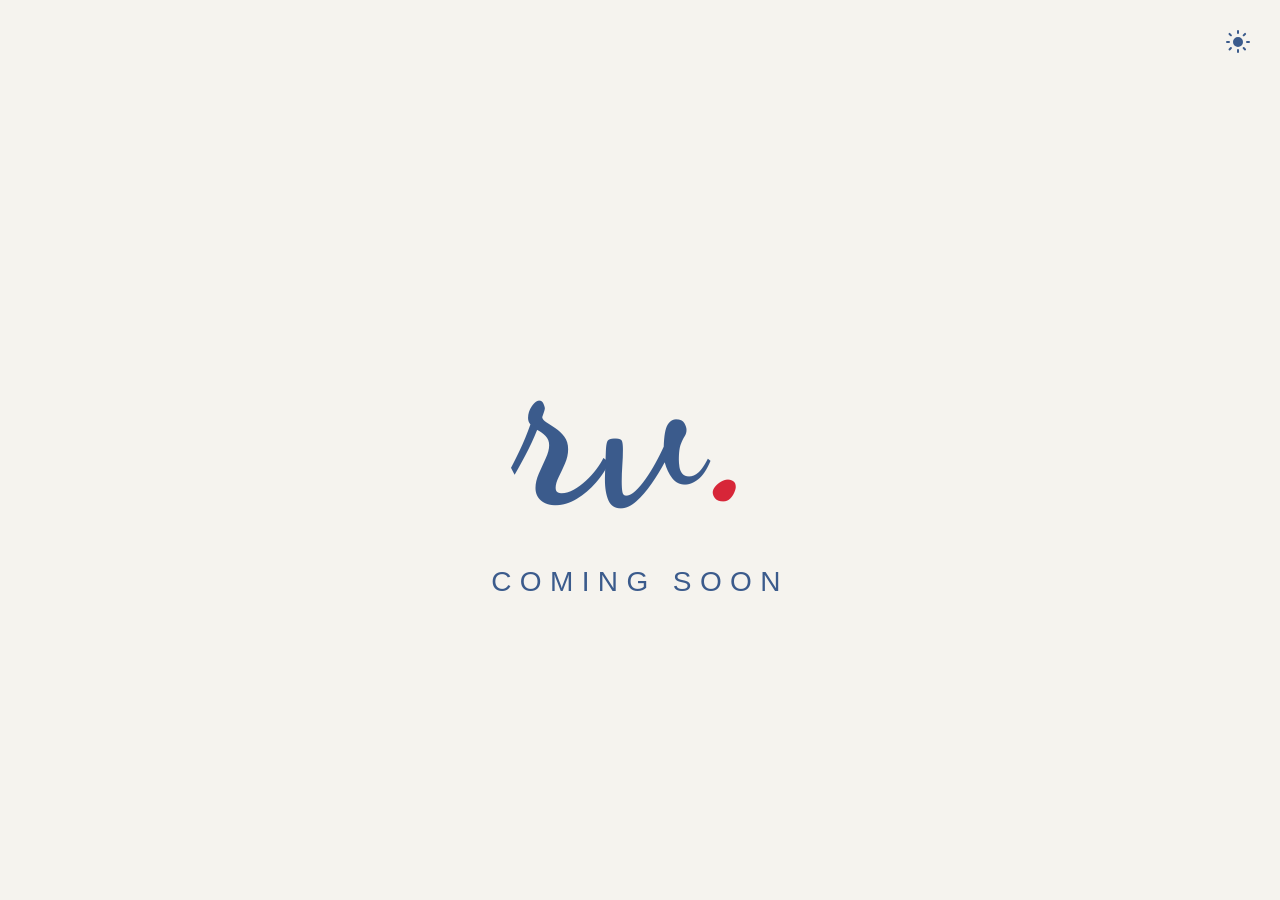
==== index.html @ d744f194 "initial commit" ====
<!DOCTYPE html>
<html lang="en">
<head>
  <meta charset="UTF-8">
  <meta name="viewport" content="width=device-width, initial-scale=1.0">
  <title>RV — Coming Soon</title>
  <link rel="preconnect" href="https://fonts.googleapis.com">
  <link rel="preconnect" href="https://fonts.gstatic.com" crossorigin>
  <link href="https://fonts.googleapis.com/css2?family=Dancing+Script:wght@500;700&display=swap" rel="stylesheet">
  <style>
    :root {
      --darknavy: #0d1b2a;
      --offwhite: #f5f3ee;
      --denim: #3b5b8c;
      --red: #d72638;
    }
    /* Dark mode (default) */
    :root, [data-theme="dark"] {
      --bg: var(--darknavy);
      --fg: var(--offwhite);
      --muted: var(--denim);
    }
    [data-theme="light"] {
      --bg: var(--offwhite);
      --fg: var(--darknavy);
      --muted: var(--denim);
    }
    * { margin: 0; padding: 0; box-sizing: border-box; }
    html, body { height: 100%; }
    body {
      display: flex;
      flex-direction: column;
      align-items: center;
      justify-content: center;
      height: 100vh;
      font-family: -apple-system, BlinkMacSystemFont, "Segoe UI", Roboto, sans-serif;
      background: var(--bg);
      color: var(--fg);
      text-align: center;
      transition: background 0.3s ease, color 0.3s ease;
    }
    .banner {
      font-family: "Dancing Script", cursive;
      font-size: clamp(5rem, 24vw, 15rem);
      font-weight: 700;
      letter-spacing: 0.02em;
      line-height: 1;
      color: var(--denim);
    }
    .banner::after {
      content: ".";
      color: var(--red);
    }
    .coming-soon {
      margin-top: 1.5rem;
      font-size: clamp(1rem, 4vw, 1.75rem);
      font-weight: 300;
      letter-spacing: 0.3em;
      text-transform: uppercase;
      color: var(--muted);
    }
    .toggle {
      position: fixed;
      top: 1.25rem;
      right: 1.25rem;
      display: inline-flex;
      align-items: center;
      justify-content: center;
      width: 2.75rem;
      height: 2.75rem;
      background: transparent;
      border: none;
      color: var(--denim);
      cursor: pointer;
      transition: color 0.2s ease, transform 0.2s ease;
    }
    .toggle svg {
      width: 1.5rem;
      height: 1.5rem;
      fill: currentColor;
    }
    .toggle:hover {
      transform: scale(1.1);
    }
    .toggle:focus-visible {
      outline: 2px solid var(--red);
      outline-offset: 2px;
      border-radius: 6px;
    }
    .toggle .icon-sun { display: none; }
    .toggle .icon-moon { display: block; }
    [data-theme="light"] .toggle .icon-sun { display: block; }
    [data-theme="light"] .toggle .icon-moon { display: none; }
  </style>
</head>
<body>
  <button class="toggle" id="themeToggle" aria-label="Toggle light and dark mode">
    <svg class="icon-moon" viewBox="0 0 24 24" aria-hidden="true"><path d="M21 12.79A9 9 0 1 1 11.21 3 7 7 0 0 0 21 12.79z"/></svg>
    <svg class="icon-sun" viewBox="0 0 24 24" aria-hidden="true"><path d="M12 17a5 5 0 1 1 0-10 5 5 0 0 1 0 10zm0-13a1 1 0 0 1-1-1V1a1 1 0 0 1 2 0v2a1 1 0 0 1-1 1zm0 19a1 1 0 0 1-1-1v-2a1 1 0 0 1 2 0v2a1 1 0 0 1-1 1zM4.93 6.34a1 1 0 0 1-.7-.29L2.81 4.63a1 1 0 0 1 1.42-1.42l1.41 1.42a1 1 0 0 1-.71 1.71zm14.14 14.14a1 1 0 0 1-.7-.29l-1.42-1.42a1 1 0 0 1 1.42-1.41l1.41 1.41a1 1 0 0 1-.71 1.71zM3 13H1a1 1 0 0 1 0-2h2a1 1 0 0 1 0 2zm20 0h-2a1 1 0 0 1 0-2h2a1 1 0 0 1 0 2zM3.52 20.48a1 1 0 0 1-.71-1.71l1.42-1.42a1 1 0 0 1 1.41 1.42l-1.41 1.41a1 1 0 0 1-.71.3zM17.66 6.34a1 1 0 0 1-.71-1.71l1.41-1.42a1 1 0 0 1 1.42 1.42l-1.42 1.42a1 1 0 0 1-.7.29z"/></svg>
  </button>
  <div class="banner">rv</div>
  <div class="coming-soon">Coming Soon</div>

  <script>
    (function () {
      const root = document.documentElement;
      const btn = document.getElementById("themeToggle");

      function apply(theme) {
        root.setAttribute("data-theme", theme);
        localStorage.setItem("theme", theme);
      }

      const saved = localStorage.getItem("theme");
      const prefersLight = window.matchMedia("(prefers-color-scheme: light)").matches;
      apply(saved || (prefersLight ? "light" : "dark"));

      btn.addEventListener("click", function () {
        const next = root.getAttribute("data-theme") === "dark" ? "light" : "dark";
        apply(next);
      });
    })();
  </script>
</body>
</html>
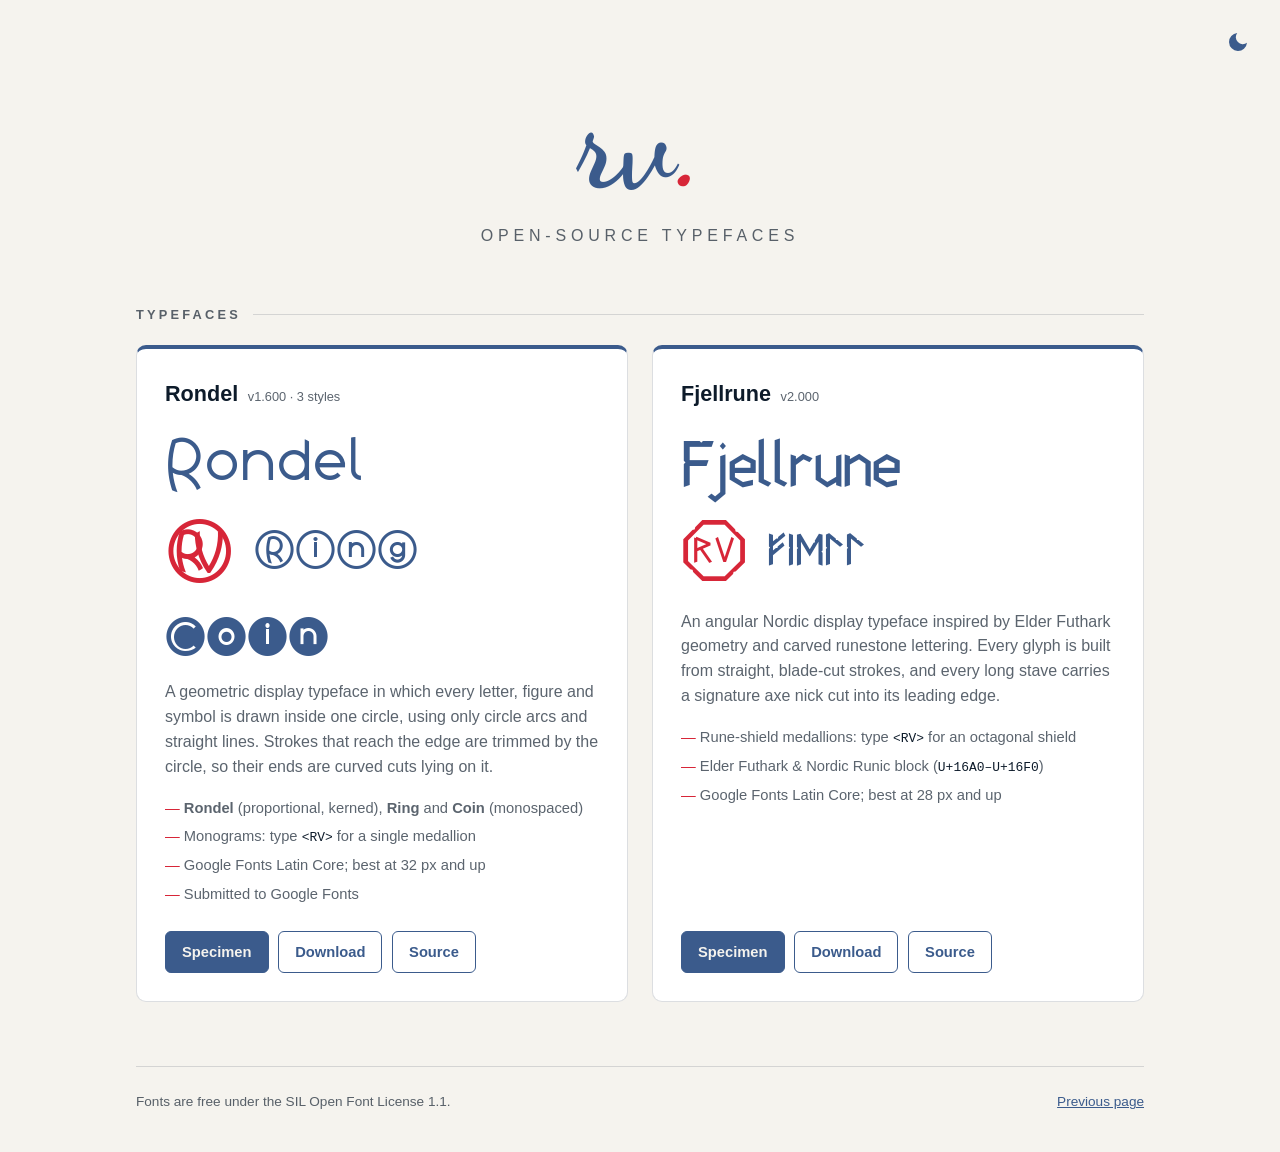
==== commit 1251bd03: "feat: typefaces index page for Rondel and Fjellrune Replace the coming-soon page with an index of th" ====
--- a/index.html
+++ b/index.html
@@ -3,66 +3,160 @@
 <head>
   <meta charset="UTF-8">
   <meta name="viewport" content="width=device-width, initial-scale=1.0">
-  <title>RV — Coming Soon</title>
+  <title>rv — Typefaces</title>
+  <meta name="description" content="Open-source display typefaces by rv: Rondel and Fjellrune.">
   <link rel="preconnect" href="https://fonts.googleapis.com">
   <link rel="preconnect" href="https://fonts.gstatic.com" crossorigin>
-  <link href="https://fonts.googleapis.com/css2?family=Dancing+Script:wght@500;700&display=swap" rel="stylesheet">
+  <link href="https://fonts.googleapis.com/css2?family=Dancing+Script:wght@700&display=swap" rel="stylesheet">
+  <script>
+    // Apply a saved theme before first paint; otherwise CSS follows the OS.
+    try { var t = localStorage.getItem("theme"); if (t === "light" || t === "dark") document.documentElement.setAttribute("data-theme", t); } catch (e) {}
+  </script>
   <style>
+    @font-face { font-family: "Rondel"; src: url("assets/fonts/Rondel-Regular.woff2") format("woff2"); font-display: swap; }
+    @font-face { font-family: "Rondel Ring"; src: url("assets/fonts/RondelRing-Regular.woff2") format("woff2"); font-display: swap; }
+    @font-face { font-family: "Rondel Coin"; src: url("assets/fonts/RondelCoin-Regular.woff2") format("woff2"); font-display: swap; }
+    @font-face { font-family: "Fjellrune"; src: url("assets/fonts/Fjellrune-Regular.woff2") format("woff2"); font-display: swap; }
+
     :root {
       --darknavy: #0d1b2a;
       --offwhite: #f5f3ee;
       --denim: #3b5b8c;
       --red: #d72638;
-    }
-    /* Dark mode (default) */
-    :root, [data-theme="dark"] {
+      /* Light */
+      --bg: var(--offwhite);
+      --fg: var(--darknavy);
+      --card: #ffffff;
+      --line: rgba(13, 27, 42, 0.14);
+      --muted: rgba(13, 27, 42, 0.68);
+      --link: var(--denim);
+      --sample: var(--denim);
+    }
+    @media (prefers-color-scheme: dark) {
+      :root:not([data-theme="light"]) {
+        --bg: var(--darknavy);
+        --fg: var(--offwhite);
+        --card: #13263a;
+        --line: rgba(245, 243, 238, 0.14);
+        --muted: rgba(245, 243, 238, 0.70);
+        --link: #8fb0e0;
+        --sample: #7d9fd4;
+      }
+    }
+    :root[data-theme="dark"] {
       --bg: var(--darknavy);
       --fg: var(--offwhite);
-      --muted: var(--denim);
-    }
-    [data-theme="light"] {
-      --bg: var(--offwhite);
-      --fg: var(--darknavy);
-      --muted: var(--denim);
-    }
+      --card: #13263a;
+      --line: rgba(245, 243, 238, 0.14);
+      --muted: rgba(245, 243, 238, 0.70);
+      --link: #8fb0e0;
+      --sample: #7d9fd4;
+    }
+
     * { margin: 0; padding: 0; box-sizing: border-box; }
-    html, body { height: 100%; }
     body {
-      display: flex;
-      flex-direction: column;
-      align-items: center;
-      justify-content: center;
-      height: 100vh;
       font-family: -apple-system, BlinkMacSystemFont, "Segoe UI", Roboto, sans-serif;
       background: var(--bg);
       color: var(--fg);
-      text-align: center;
+      line-height: 1.55;
       transition: background 0.3s ease, color 0.3s ease;
     }
+    .wrap { max-width: 1040px; margin: 0 auto; padding: 0 16px; }
+
+    header { padding: 5rem 0 2.5rem; text-align: center; }
     .banner {
       font-family: "Dancing Script", cursive;
-      font-size: clamp(5rem, 24vw, 15rem);
+      font-size: clamp(4rem, 16vw, 8rem);
       font-weight: 700;
-      letter-spacing: 0.02em;
       line-height: 1;
       color: var(--denim);
     }
-    .banner::after {
-      content: ".";
-      color: var(--red);
-    }
-    .coming-soon {
-      margin-top: 1.5rem;
-      font-size: clamp(1rem, 4vw, 1.75rem);
-      font-weight: 300;
+    .banner::after { content: "."; color: var(--red); }
+    .tagline {
+      margin-top: 1rem;
+      font-size: clamp(0.85rem, 2.6vw, 1rem);
       letter-spacing: 0.3em;
       text-transform: uppercase;
       color: var(--muted);
     }
+
+    h2.section {
+      font-size: 0.8rem;
+      letter-spacing: 0.25em;
+      text-transform: uppercase;
+      color: var(--muted);
+      margin: 1rem 0 1.25rem;
+      display: flex;
+      align-items: center;
+      gap: 0.75rem;
+    }
+    h2.section::after { content: ""; flex: 1; height: 1px; background: var(--line); }
+
+    .grid { display: grid; grid-template-columns: repeat(auto-fit, minmax(min(100%, 440px), 1fr)); gap: 1.5rem; }
+    .card {
+      background: var(--card);
+      border: 1px solid var(--line);
+      border-top: 4px solid var(--denim);
+      border-radius: 10px;
+      padding: 1.75rem;
+      display: flex;
+      flex-direction: column;
+      gap: 1.1rem;
+      min-width: 0;
+    }
+    .card h3 { font-size: 1.35rem; display: flex; align-items: baseline; gap: 0.6rem; flex-wrap: wrap; }
+    .ver { font-size: 0.8rem; font-weight: 500; color: var(--muted); }
+
+    .sample { color: var(--sample); line-height: 1.15; overflow-wrap: anywhere; }
+    .sample .big { font-size: clamp(2.5rem, 9vw, 4rem); }
+    .sample .row { display: flex; align-items: center; gap: 1.25rem; flex-wrap: wrap; margin-top: 0.5rem; }
+    .sample .mono { font-size: clamp(3rem, 10vw, 4.5rem); color: var(--red); }
+    .sample .styles { font-size: clamp(2rem, 7vw, 2.75rem); }
+    .rondel { font-family: "Rondel", sans-serif; }
+    .ring { font-family: "Rondel Ring", sans-serif; }
+    .coin { font-family: "Rondel Coin", sans-serif; }
+    .fjell { font-family: "Fjellrune", sans-serif; }
+
+    .card p { color: var(--muted); }
+    .facts { list-style: none; display: grid; gap: 0.35rem; font-size: 0.92rem; color: var(--muted); }
+    .facts li::before { content: "— "; color: var(--red); }
+    code { font-family: ui-monospace, SFMono-Regular, Menlo, monospace; font-size: 0.88em; color: var(--fg); }
+
+    .links { display: flex; flex-wrap: wrap; gap: 0.6rem; margin-top: auto; padding-top: 0.5rem; }
+    .btn {
+      display: inline-block;
+      padding: 0.55rem 1rem;
+      border-radius: 6px;
+      border: 1px solid var(--denim);
+      color: var(--link);
+      text-decoration: none;
+      font-weight: 600;
+      font-size: 0.92rem;
+      transition: background 0.2s ease, color 0.2s ease;
+    }
+    .btn.primary { background: var(--denim); color: var(--offwhite); }
+    .btn:hover { border-color: var(--red); }
+    .btn.primary:hover { background: var(--red); border-color: var(--red); }
+    .btn:focus-visible, .toggle:focus-visible, footer a:focus-visible { outline: 2px solid var(--red); outline-offset: 2px; }
+
+    footer {
+      margin: 4rem 0 2.5rem;
+      padding-top: 1.5rem;
+      border-top: 1px solid var(--line);
+      font-size: 0.85rem;
+      color: var(--muted);
+      display: flex;
+      flex-wrap: wrap;
+      gap: 0.5rem 1.5rem;
+      justify-content: space-between;
+    }
+    footer a { color: var(--link); }
+
     .toggle {
       position: fixed;
       top: 1.25rem;
       right: 1.25rem;
+      z-index: 10;
       display: inline-flex;
       align-items: center;
       justify-content: center;
@@ -72,52 +166,101 @@
       border: none;
       color: var(--denim);
       cursor: pointer;
-      transition: color 0.2s ease, transform 0.2s ease;
-    }
-    .toggle svg {
-      width: 1.5rem;
-      height: 1.5rem;
-      fill: currentColor;
-    }
-    .toggle:hover {
-      transform: scale(1.1);
-    }
-    .toggle:focus-visible {
-      outline: 2px solid var(--red);
-      outline-offset: 2px;
       border-radius: 6px;
-    }
+      transition: transform 0.2s ease;
+    }
+    .toggle:hover { transform: scale(1.1); }
+    .toggle svg { width: 1.5rem; height: 1.5rem; fill: currentColor; }
+    /* Show the icon of the mode you would switch to */
     .toggle .icon-sun { display: none; }
-    .toggle .icon-moon { display: block; }
-    [data-theme="light"] .toggle .icon-sun { display: block; }
-    [data-theme="light"] .toggle .icon-moon { display: none; }
+    @media (prefers-color-scheme: dark) {
+      :root:not([data-theme="light"]) .toggle .icon-sun { display: block; }
+      :root:not([data-theme="light"]) .toggle .icon-moon { display: none; }
+    }
+    :root[data-theme="dark"] .toggle .icon-sun { display: block; }
+    :root[data-theme="dark"] .toggle .icon-moon { display: none; }
   </style>
 </head>
 <body>
-  <button class="toggle" id="themeToggle" aria-label="Toggle light and dark mode">
+  <button class="toggle" id="themeToggle" type="button" aria-label="Toggle light and dark mode">
     <svg class="icon-moon" viewBox="0 0 24 24" aria-hidden="true"><path d="M21 12.79A9 9 0 1 1 11.21 3 7 7 0 0 0 21 12.79z"/></svg>
     <svg class="icon-sun" viewBox="0 0 24 24" aria-hidden="true"><path d="M12 17a5 5 0 1 1 0-10 5 5 0 0 1 0 10zm0-13a1 1 0 0 1-1-1V1a1 1 0 0 1 2 0v2a1 1 0 0 1-1 1zm0 19a1 1 0 0 1-1-1v-2a1 1 0 0 1 2 0v2a1 1 0 0 1-1 1zM4.93 6.34a1 1 0 0 1-.7-.29L2.81 4.63a1 1 0 0 1 1.42-1.42l1.41 1.42a1 1 0 0 1-.71 1.71zm14.14 14.14a1 1 0 0 1-.7-.29l-1.42-1.42a1 1 0 0 1 1.42-1.41l1.41 1.41a1 1 0 0 1-.71 1.71zM3 13H1a1 1 0 0 1 0-2h2a1 1 0 0 1 0 2zm20 0h-2a1 1 0 0 1 0-2h2a1 1 0 0 1 0 2zM3.52 20.48a1 1 0 0 1-.71-1.71l1.42-1.42a1 1 0 0 1 1.41 1.42l-1.41 1.41a1 1 0 0 1-.71.3zM17.66 6.34a1 1 0 0 1-.71-1.71l1.41-1.42a1 1 0 0 1 1.42 1.42l-1.42 1.42a1 1 0 0 1-.7.29z"/></svg>
   </button>
-  <div class="banner">rv</div>
-  <div class="coming-soon">Coming Soon</div>
+
+  <div class="wrap">
+    <header>
+      <div class="banner">rv</div>
+      <p class="tagline">Open-source typefaces</p>
+    </header>
+
+    <main>
+      <h2 class="section">Typefaces</h2>
+      <div class="grid">
+
+        <article class="card" aria-labelledby="rondel-title">
+          <h3 id="rondel-title">Rondel <span class="ver">v1.600 · 3 styles</span></h3>
+          <div class="sample" aria-hidden="true">
+            <div class="big rondel">Rondel</div>
+            <div class="row">
+              <span class="mono rondel">&lt;RV&gt;</span>
+              <span class="styles ring">Ring</span>
+              <span class="styles coin">Coin</span>
+            </div>
+          </div>
+          <p>A geometric display typeface in which every letter, figure and symbol is drawn inside one circle, using only circle arcs and straight lines. Strokes that reach the edge are trimmed by the circle, so their ends are curved cuts lying on it.</p>
+          <ul class="facts">
+            <li><strong>Rondel</strong> (proportional, kerned), <strong>Ring</strong> and <strong>Coin</strong> (monospaced)</li>
+            <li>Monograms: type <code>&lt;RV&gt;</code> for a single medallion</li>
+            <li>Google Fonts Latin Core; best at 32&nbsp;px and up</li>
+            <li>Submitted to Google Fonts</li>
+          </ul>
+          <div class="links">
+            <a class="btn primary" href="https://q78717.github.io/font-rondel/">Specimen</a>
+            <a class="btn" href="https://github.com/q78717/font-rondel/releases/latest">Download</a>
+            <a class="btn" href="https://github.com/q78717/font-rondel">Source</a>
+          </div>
+        </article>
+
+        <article class="card" aria-labelledby="fjell-title">
+          <h3 id="fjell-title">Fjellrune <span class="ver">v2.000</span></h3>
+          <div class="sample" aria-hidden="true">
+            <div class="big fjell">Fjellrune</div>
+            <div class="row">
+              <span class="mono fjell">&lt;RV&gt;</span>
+              <span class="styles fjell">ᚠᛁᛖᛚᛚ</span>
+            </div>
+          </div>
+          <p>An angular Nordic display typeface inspired by Elder Futhark geometry and carved runestone lettering. Every glyph is built from straight, blade-cut strokes, and every long stave carries a signature axe nick cut into its leading edge.</p>
+          <ul class="facts">
+            <li>Rune-shield medallions: type <code>&lt;RV&gt;</code> for an octagonal shield</li>
+            <li>Elder Futhark &amp; Nordic Runic block (<code>U+16A0–U+16F0</code>)</li>
+            <li>Google Fonts Latin Core; best at 28&nbsp;px and up</li>
+          </ul>
+          <div class="links">
+            <a class="btn primary" href="https://q78717.github.io/font-fjellrune/">Specimen</a>
+            <a class="btn" href="https://github.com/q78717/font-fjellrune/releases/latest">Download</a>
+            <a class="btn" href="https://github.com/q78717/font-fjellrune">Source</a>
+          </div>
+        </article>
+
+      </div>
+    </main>
+
+    <footer>
+      <span>Fonts are free under the SIL Open Font License 1.1.</span>
+      <a href="coming-soon.html">Previous page</a>
+    </footer>
+  </div>
 
   <script>
     (function () {
-      const root = document.documentElement;
-      const btn = document.getElementById("themeToggle");
-
-      function apply(theme) {
-        root.setAttribute("data-theme", theme);
-        localStorage.setItem("theme", theme);
-      }
-
-      const saved = localStorage.getItem("theme");
-      const prefersLight = window.matchMedia("(prefers-color-scheme: light)").matches;
-      apply(saved || (prefersLight ? "light" : "dark"));
-
-      btn.addEventListener("click", function () {
-        const next = root.getAttribute("data-theme") === "dark" ? "light" : "dark";
-        apply(next);
+      var root = document.documentElement;
+      document.getElementById("themeToggle").addEventListener("click", function () {
+        var current = root.getAttribute("data-theme") ||
+          (matchMedia("(prefers-color-scheme: dark)").matches ? "dark" : "light");
+        var next = current === "dark" ? "light" : "dark";
+        root.setAttribute("data-theme", next);
+        try { localStorage.setItem("theme", next); } catch (e) {}
       });
     })();
   </script>
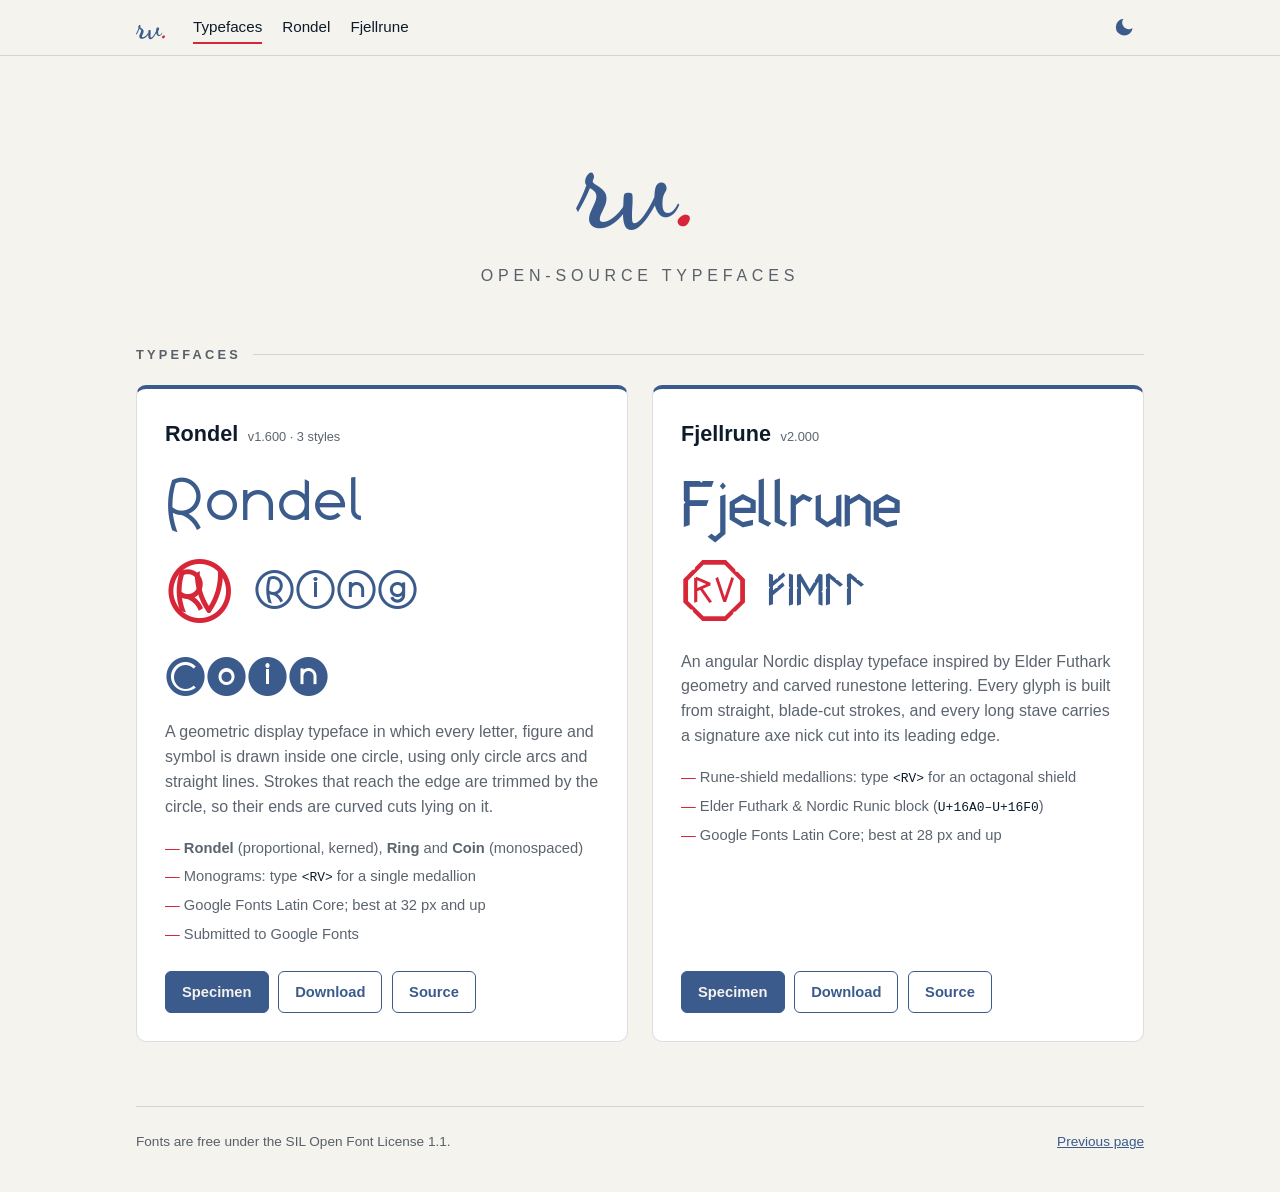
==== commit 364bd494: "feat: fixed site header and embedded specimen pages Add a shared fixed header (logo, Typefaces/Ronde" ====
--- a/index.html
+++ b/index.html
@@ -8,68 +8,21 @@
   <link rel="preconnect" href="https://fonts.googleapis.com">
   <link rel="preconnect" href="https://fonts.gstatic.com" crossorigin>
   <link href="https://fonts.googleapis.com/css2?family=Dancing+Script:wght@700&display=swap" rel="stylesheet">
-  <script>
-    // Apply a saved theme before first paint; otherwise CSS follows the OS.
-    try { var t = localStorage.getItem("theme"); if (t === "light" || t === "dark") document.documentElement.setAttribute("data-theme", t); } catch (e) {}
-  </script>
+  <link rel="stylesheet" href="assets/site.css">
+  <script src="assets/site.js"></script>
   <style>
     @font-face { font-family: "Rondel"; src: url("assets/fonts/Rondel-Regular.woff2") format("woff2"); font-display: swap; }
     @font-face { font-family: "Rondel Ring"; src: url("assets/fonts/RondelRing-Regular.woff2") format("woff2"); font-display: swap; }
     @font-face { font-family: "Rondel Coin"; src: url("assets/fonts/RondelCoin-Regular.woff2") format("woff2"); font-display: swap; }
     @font-face { font-family: "Fjellrune"; src: url("assets/fonts/Fjellrune-Regular.woff2") format("woff2"); font-display: swap; }
-
-    :root {
-      --darknavy: #0d1b2a;
-      --offwhite: #f5f3ee;
-      --denim: #3b5b8c;
-      --red: #d72638;
-      /* Light */
-      --bg: var(--offwhite);
-      --fg: var(--darknavy);
-      --card: #ffffff;
-      --line: rgba(13, 27, 42, 0.14);
-      --muted: rgba(13, 27, 42, 0.68);
-      --link: var(--denim);
-      --sample: var(--denim);
-    }
-    @media (prefers-color-scheme: dark) {
-      :root:not([data-theme="light"]) {
-        --bg: var(--darknavy);
-        --fg: var(--offwhite);
-        --card: #13263a;
-        --line: rgba(245, 243, 238, 0.14);
-        --muted: rgba(245, 243, 238, 0.70);
-        --link: #8fb0e0;
-        --sample: #7d9fd4;
-      }
-    }
-    :root[data-theme="dark"] {
-      --bg: var(--darknavy);
-      --fg: var(--offwhite);
-      --card: #13263a;
-      --line: rgba(245, 243, 238, 0.14);
-      --muted: rgba(245, 243, 238, 0.70);
-      --link: #8fb0e0;
-      --sample: #7d9fd4;
-    }
-
-    * { margin: 0; padding: 0; box-sizing: border-box; }
-    body {
-      font-family: -apple-system, BlinkMacSystemFont, "Segoe UI", Roboto, sans-serif;
-      background: var(--bg);
-      color: var(--fg);
-      line-height: 1.55;
-      transition: background 0.3s ease, color 0.3s ease;
-    }
     .wrap { max-width: 1040px; margin: 0 auto; padding: 0 16px; }
-
-    header { padding: 5rem 0 2.5rem; text-align: center; }
+    .hero { padding: 4rem 0 2.5rem; text-align: center; }
     .banner {
       font-family: "Dancing Script", cursive;
       font-size: clamp(4rem, 16vw, 8rem);
       font-weight: 700;
       line-height: 1;
-      color: var(--denim);
+      color: var(--link);
     }
     .banner::after { content: "."; color: var(--red); }
     .tagline {
@@ -79,7 +32,6 @@
       text-transform: uppercase;
       color: var(--muted);
     }
-
     h2.section {
       font-size: 0.8rem;
       letter-spacing: 0.25em;
@@ -91,7 +43,6 @@
       gap: 0.75rem;
     }
     h2.section::after { content: ""; flex: 1; height: 1px; background: var(--line); }
-
     .grid { display: grid; grid-template-columns: repeat(auto-fit, minmax(min(100%, 440px), 1fr)); gap: 1.5rem; }
     .card {
       background: var(--card);
@@ -106,7 +57,6 @@
     }
     .card h3 { font-size: 1.35rem; display: flex; align-items: baseline; gap: 0.6rem; flex-wrap: wrap; }
     .ver { font-size: 0.8rem; font-weight: 500; color: var(--muted); }
-
     .sample { color: var(--sample); line-height: 1.15; overflow-wrap: anywhere; }
     .sample .big { font-size: clamp(2.5rem, 9vw, 4rem); }
     .sample .row { display: flex; align-items: center; gap: 1.25rem; flex-wrap: wrap; margin-top: 0.5rem; }
@@ -116,12 +66,10 @@
     .ring { font-family: "Rondel Ring", sans-serif; }
     .coin { font-family: "Rondel Coin", sans-serif; }
     .fjell { font-family: "Fjellrune", sans-serif; }
-
     .card p { color: var(--muted); }
     .facts { list-style: none; display: grid; gap: 0.35rem; font-size: 0.92rem; color: var(--muted); }
     .facts li::before { content: "— "; color: var(--red); }
     code { font-family: ui-monospace, SFMono-Regular, Menlo, monospace; font-size: 0.88em; color: var(--fg); }
-
     .links { display: flex; flex-wrap: wrap; gap: 0.6rem; margin-top: auto; padding-top: 0.5rem; }
     .btn {
       display: inline-block;
@@ -137,8 +85,6 @@
     .btn.primary { background: var(--denim); color: var(--offwhite); }
     .btn:hover { border-color: var(--red); }
     .btn.primary:hover { background: var(--red); border-color: var(--red); }
-    .btn:focus-visible, .toggle:focus-visible, footer a:focus-visible { outline: 2px solid var(--red); outline-offset: 2px; }
-
     footer {
       margin: 4rem 0 2.5rem;
       padding-top: 1.5rem;
@@ -151,44 +97,27 @@
       justify-content: space-between;
     }
     footer a { color: var(--link); }
-
-    .toggle {
-      position: fixed;
-      top: 1.25rem;
-      right: 1.25rem;
-      z-index: 10;
-      display: inline-flex;
-      align-items: center;
-      justify-content: center;
-      width: 2.75rem;
-      height: 2.75rem;
-      background: transparent;
-      border: none;
-      color: var(--denim);
-      cursor: pointer;
-      border-radius: 6px;
-      transition: transform 0.2s ease;
-    }
-    .toggle:hover { transform: scale(1.1); }
-    .toggle svg { width: 1.5rem; height: 1.5rem; fill: currentColor; }
-    /* Show the icon of the mode you would switch to */
-    .toggle .icon-sun { display: none; }
-    @media (prefers-color-scheme: dark) {
-      :root:not([data-theme="light"]) .toggle .icon-sun { display: block; }
-      :root:not([data-theme="light"]) .toggle .icon-moon { display: none; }
-    }
-    :root[data-theme="dark"] .toggle .icon-sun { display: block; }
-    :root[data-theme="dark"] .toggle .icon-moon { display: none; }
   </style>
 </head>
 <body>
-  <button class="toggle" id="themeToggle" type="button" aria-label="Toggle light and dark mode">
-    <svg class="icon-moon" viewBox="0 0 24 24" aria-hidden="true"><path d="M21 12.79A9 9 0 1 1 11.21 3 7 7 0 0 0 21 12.79z"/></svg>
-    <svg class="icon-sun" viewBox="0 0 24 24" aria-hidden="true"><path d="M12 17a5 5 0 1 1 0-10 5 5 0 0 1 0 10zm0-13a1 1 0 0 1-1-1V1a1 1 0 0 1 2 0v2a1 1 0 0 1-1 1zm0 19a1 1 0 0 1-1-1v-2a1 1 0 0 1 2 0v2a1 1 0 0 1-1 1zM4.93 6.34a1 1 0 0 1-.7-.29L2.81 4.63a1 1 0 0 1 1.42-1.42l1.41 1.42a1 1 0 0 1-.71 1.71zm14.14 14.14a1 1 0 0 1-.7-.29l-1.42-1.42a1 1 0 0 1 1.42-1.41l1.41 1.41a1 1 0 0 1-.71 1.71zM3 13H1a1 1 0 0 1 0-2h2a1 1 0 0 1 0 2zm20 0h-2a1 1 0 0 1 0-2h2a1 1 0 0 1 0 2zM3.52 20.48a1 1 0 0 1-.71-1.71l1.42-1.42a1 1 0 0 1 1.41 1.42l-1.41 1.41a1 1 0 0 1-.71.3zM17.66 6.34a1 1 0 0 1-.71-1.71l1.41-1.42a1 1 0 0 1 1.42 1.42l-1.42 1.42a1 1 0 0 1-.7.29z"/></svg>
-  </button>
+  <header class="site-header">
+    <div class="inner">
+      <a class="site-logo" href="./" aria-label="rv — home">rv</a>
+      <nav class="site-nav" aria-label="Site">
+        <a href="./" aria-current="page">Typefaces</a>
+        <a href="rondel.html">Rondel</a>
+        <a href="fjellrune.html">Fjellrune</a>
+      </nav>
+      <span class="spacer"></span>
+      <button class="toggle" id="themeToggle" type="button" aria-label="Toggle light and dark mode">
+        <svg class="icon-moon" viewBox="0 0 24 24" aria-hidden="true"><path d="M21 12.79A9 9 0 1 1 11.21 3 7 7 0 0 0 21 12.79z"/></svg>
+        <svg class="icon-sun" viewBox="0 0 24 24" aria-hidden="true"><path d="M12 17a5 5 0 1 1 0-10 5 5 0 0 1 0 10zm0-13a1 1 0 0 1-1-1V1a1 1 0 0 1 2 0v2a1 1 0 0 1-1 1zm0 19a1 1 0 0 1-1-1v-2a1 1 0 0 1 2 0v2a1 1 0 0 1-1 1zM4.93 6.34a1 1 0 0 1-.7-.29L2.81 4.63a1 1 0 0 1 1.42-1.42l1.41 1.42a1 1 0 0 1-.71 1.71zm14.14 14.14a1 1 0 0 1-.7-.29l-1.42-1.42a1 1 0 0 1 1.42-1.41l1.41 1.41a1 1 0 0 1-.71 1.71zM3 13H1a1 1 0 0 1 0-2h2a1 1 0 0 1 0 2zm20 0h-2a1 1 0 0 1 0-2h2a1 1 0 0 1 0 2zM3.52 20.48a1 1 0 0 1-.71-1.71l1.42-1.42a1 1 0 0 1 1.41 1.42l-1.41 1.41a1 1 0 0 1-.71.3zM17.66 6.34a1 1 0 0 1-.71-1.71l1.41-1.42a1 1 0 0 1 1.42 1.42l-1.42 1.42a1 1 0 0 1-.7.29z"/></svg>
+      </button>
+    </div>
+  </header>
 
   <div class="wrap">
-    <header>
+    <header class="hero">
       <div class="banner">rv</div>
       <p class="tagline">Open-source typefaces</p>
     </header>
@@ -215,7 +144,7 @@
             <li>Submitted to Google Fonts</li>
           </ul>
           <div class="links">
-            <a class="btn primary" href="https://q78717.github.io/font-rondel/">Specimen</a>
+            <a class="btn primary" href="rondel.html">Specimen</a>
             <a class="btn" href="https://github.com/q78717/font-rondel/releases/latest">Download</a>
             <a class="btn" href="https://github.com/q78717/font-rondel">Source</a>
           </div>
@@ -237,7 +166,7 @@
             <li>Google Fonts Latin Core; best at 28&nbsp;px and up</li>
           </ul>
           <div class="links">
-            <a class="btn primary" href="https://q78717.github.io/font-fjellrune/">Specimen</a>
+            <a class="btn primary" href="fjellrune.html">Specimen</a>
             <a class="btn" href="https://github.com/q78717/font-fjellrune/releases/latest">Download</a>
             <a class="btn" href="https://github.com/q78717/font-fjellrune">Source</a>
           </div>
@@ -251,18 +180,5 @@
       <a href="coming-soon.html">Previous page</a>
     </footer>
   </div>
-
-  <script>
-    (function () {
-      var root = document.documentElement;
-      document.getElementById("themeToggle").addEventListener("click", function () {
-        var current = root.getAttribute("data-theme") ||
-          (matchMedia("(prefers-color-scheme: dark)").matches ? "dark" : "light");
-        var next = current === "dark" ? "light" : "dark";
-        root.setAttribute("data-theme", next);
-        try { localStorage.setItem("theme", next); } catch (e) {}
-      });
-    })();
-  </script>
 </body>
 </html>
--- a/assets/site.css
+++ b/assets/site.css
@@ -0,0 +1,138 @@
+/* Shared theme + fixed header for q-rv.github.io pages. */
+:root {
+  --darknavy: #0d1b2a;
+  --offwhite: #f5f3ee;
+  --denim: #3b5b8c;
+  --red: #d72638;
+  --header-h: 56px;
+  /* Light */
+  --bg: var(--offwhite);
+  --fg: var(--darknavy);
+  --card: #ffffff;
+  --line: rgba(13, 27, 42, 0.14);
+  --muted: rgba(13, 27, 42, 0.68);
+  --link: var(--denim);
+  --sample: var(--denim);
+}
+@media (prefers-color-scheme: dark) {
+  :root:not([data-theme="light"]) {
+    --bg: var(--darknavy);
+    --fg: var(--offwhite);
+    --card: #13263a;
+    --line: rgba(245, 243, 238, 0.14);
+    --muted: rgba(245, 243, 238, 0.70);
+    --link: #8fb0e0;
+    --sample: #7d9fd4;
+  }
+}
+:root[data-theme="dark"] {
+  --bg: var(--darknavy);
+  --fg: var(--offwhite);
+  --card: #13263a;
+  --line: rgba(245, 243, 238, 0.14);
+  --muted: rgba(245, 243, 238, 0.70);
+  --link: #8fb0e0;
+  --sample: #7d9fd4;
+}
+
+* { margin: 0; padding: 0; box-sizing: border-box; }
+html { scroll-padding-top: calc(var(--header-h) + 16px); }
+body {
+  font-family: -apple-system, BlinkMacSystemFont, "Segoe UI", Roboto, sans-serif;
+  background: var(--bg);
+  color: var(--fg);
+  line-height: 1.55;
+  padding-top: var(--header-h);
+  transition: background 0.3s ease, color 0.3s ease;
+}
+
+/* ---------- fixed header ---------- */
+.site-header {
+  position: fixed;
+  inset: 0 0 auto 0;
+  height: var(--header-h);
+  z-index: 100;
+  background: var(--bg);
+  border-bottom: 1px solid var(--line);
+  transition: background 0.3s ease;
+}
+.site-header .inner {
+  height: 100%;
+  max-width: 1040px;
+  margin: 0 auto;
+  padding: 0 16px;
+  display: flex;
+  align-items: center;
+  gap: 1.5rem;
+}
+.site-logo {
+  font-family: "Dancing Script", cursive;
+  font-weight: 700;
+  font-size: 2rem;
+  line-height: 1;
+  color: var(--link);
+  text-decoration: none;
+}
+.site-logo::after { content: "."; color: var(--red); }
+.site-nav { display: flex; gap: 1.25rem; min-width: 0; overflow-x: auto; scrollbar-width: none; }
+.site-nav a {
+  color: var(--fg);
+  text-decoration: none;
+  font-size: 0.95rem;
+  font-weight: 500;
+  white-space: nowrap;
+  padding: 0.25rem 0;
+  border-bottom: 2px solid transparent;
+}
+.site-nav a:hover { color: var(--link); }
+.site-nav a[aria-current="page"] { border-bottom-color: var(--red); }
+.site-header .spacer { flex: 1; }
+.site-header .ext {
+  color: var(--muted);
+  font-size: 0.85rem;
+  text-decoration: none;
+  white-space: nowrap;
+}
+.site-header .ext:hover { color: var(--link); }
+.toggle {
+  display: inline-flex;
+  align-items: center;
+  justify-content: center;
+  width: 2.5rem;
+  height: 2.5rem;
+  flex: none;
+  background: transparent;
+  border: none;
+  color: var(--link);
+  cursor: pointer;
+  border-radius: 6px;
+  transition: transform 0.2s ease;
+}
+.toggle:hover { transform: scale(1.1); }
+.toggle svg { width: 1.4rem; height: 1.4rem; fill: currentColor; }
+/* Show the icon of the mode you would switch to. */
+.toggle .icon-sun { display: none; }
+@media (prefers-color-scheme: dark) {
+  :root:not([data-theme="light"]) .toggle .icon-sun { display: block; }
+  :root:not([data-theme="light"]) .toggle .icon-moon { display: none; }
+}
+:root[data-theme="dark"] .toggle .icon-sun { display: block; }
+:root[data-theme="dark"] .toggle .icon-moon { display: none; }
+
+a:focus-visible, button:focus-visible { outline: 2px solid var(--red); outline-offset: 2px; }
+
+@media (max-width: 480px) {
+  .site-header .inner { gap: 1rem; }
+  .site-header .ext { display: none; }
+}
+
+/* ---------- embedded specimen pages ---------- */
+.frame-page { overflow: hidden; }
+.specimen-frame {
+  display: block;
+  width: 100%;
+  height: calc(100vh - var(--header-h));
+  height: calc(100dvh - var(--header-h));
+  border: 0;
+  background: var(--bg);
+}
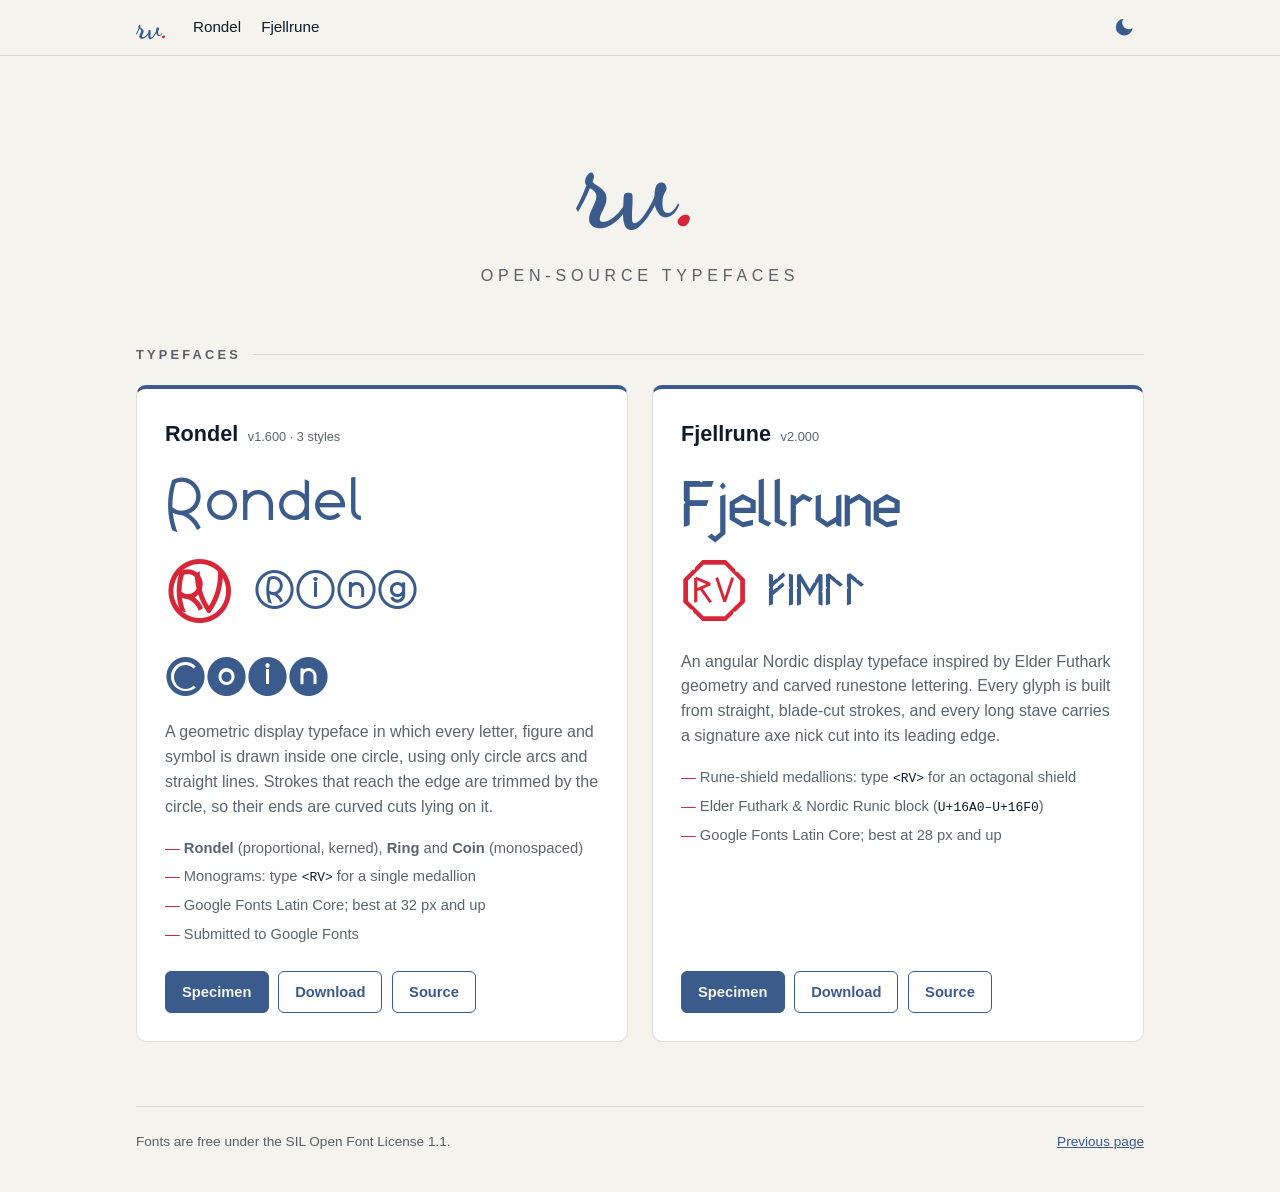
==== commit 7c5581ab: "chore: drop Typefaces nav item; align dark sample colour with site palette Co-Authored-By: Claude Op" ====
--- a/index.html
+++ b/index.html
@@ -104,7 +104,6 @@
     <div class="inner">
       <a class="site-logo" href="./" aria-label="rv — home">rv</a>
       <nav class="site-nav" aria-label="Site">
-        <a href="./" aria-current="page">Typefaces</a>
         <a href="rondel.html">Rondel</a>
         <a href="fjellrune.html">Fjellrune</a>
       </nav>
--- a/assets/site.css
+++ b/assets/site.css
@@ -22,7 +22,7 @@
     --line: rgba(245, 243, 238, 0.14);
     --muted: rgba(245, 243, 238, 0.70);
     --link: #8fb0e0;
-    --sample: #7d9fd4;
+    --sample: #8fb0e0;
   }
 }
 :root[data-theme="dark"] {
@@ -32,7 +32,7 @@
   --line: rgba(245, 243, 238, 0.14);
   --muted: rgba(245, 243, 238, 0.70);
   --link: #8fb0e0;
-  --sample: #7d9fd4;
+  --sample: #8fb0e0;
 }
 
 * { margin: 0; padding: 0; box-sizing: border-box; }
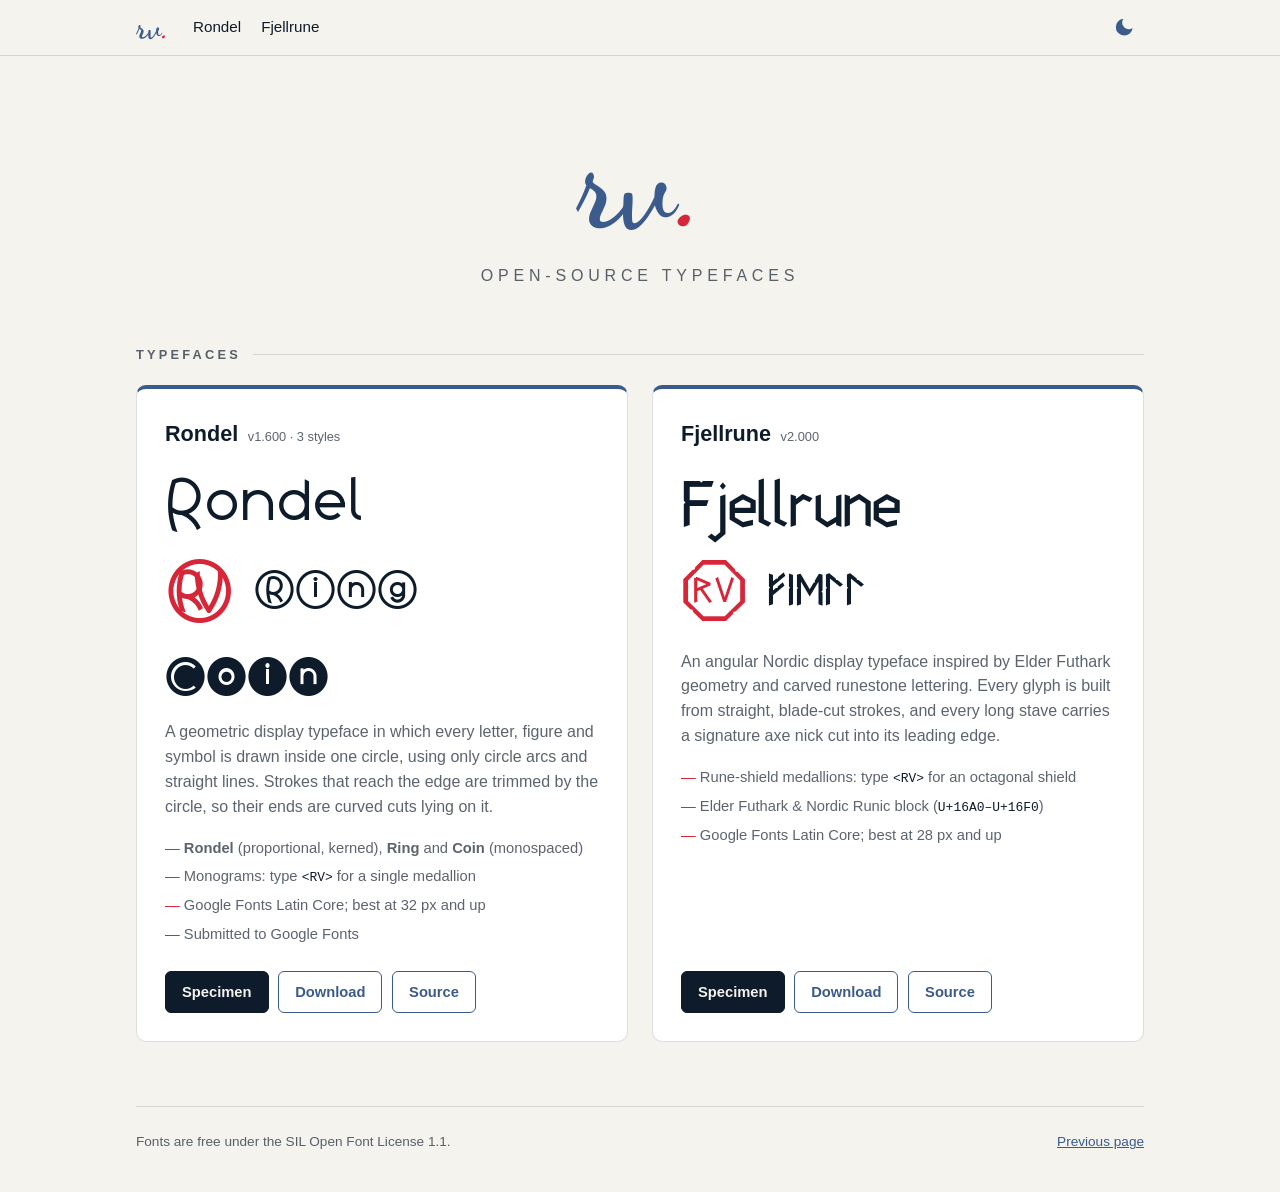
==== commit 8f7ad833: "style: match specimens - text-colour font samples and primary buttons Primary buttons use the text c" ====
--- a/index.html
+++ b/index.html
@@ -82,9 +82,9 @@
       font-size: 0.92rem;
       transition: background 0.2s ease, color 0.2s ease;
     }
-    .btn.primary { background: var(--denim); color: var(--offwhite); }
+    .btn.primary { background: var(--fg); border-color: var(--fg); color: var(--bg); }
     .btn:hover { border-color: var(--red); }
-    .btn.primary:hover { background: var(--red); border-color: var(--red); }
+    .btn.primary:hover { background: var(--link); border-color: var(--link); color: var(--bg); }
     footer {
       margin: 4rem 0 2.5rem;
       padding-top: 1.5rem;
--- a/assets/site.css
+++ b/assets/site.css
@@ -12,7 +12,7 @@
   --line: rgba(13, 27, 42, 0.14);
   --muted: rgba(13, 27, 42, 0.68);
   --link: var(--denim);
-  --sample: var(--denim);
+  --sample: var(--fg);
 }
 @media (prefers-color-scheme: dark) {
   :root:not([data-theme="light"]) {
@@ -22,7 +22,7 @@
     --line: rgba(245, 243, 238, 0.14);
     --muted: rgba(245, 243, 238, 0.70);
     --link: #8fb0e0;
-    --sample: #8fb0e0;
+    --sample: var(--fg);
   }
 }
 :root[data-theme="dark"] {
@@ -32,7 +32,7 @@
   --line: rgba(245, 243, 238, 0.14);
   --muted: rgba(245, 243, 238, 0.70);
   --link: #8fb0e0;
-  --sample: #8fb0e0;
+  --sample: var(--fg);
 }
 
 * { margin: 0; padding: 0; box-sizing: border-box; }
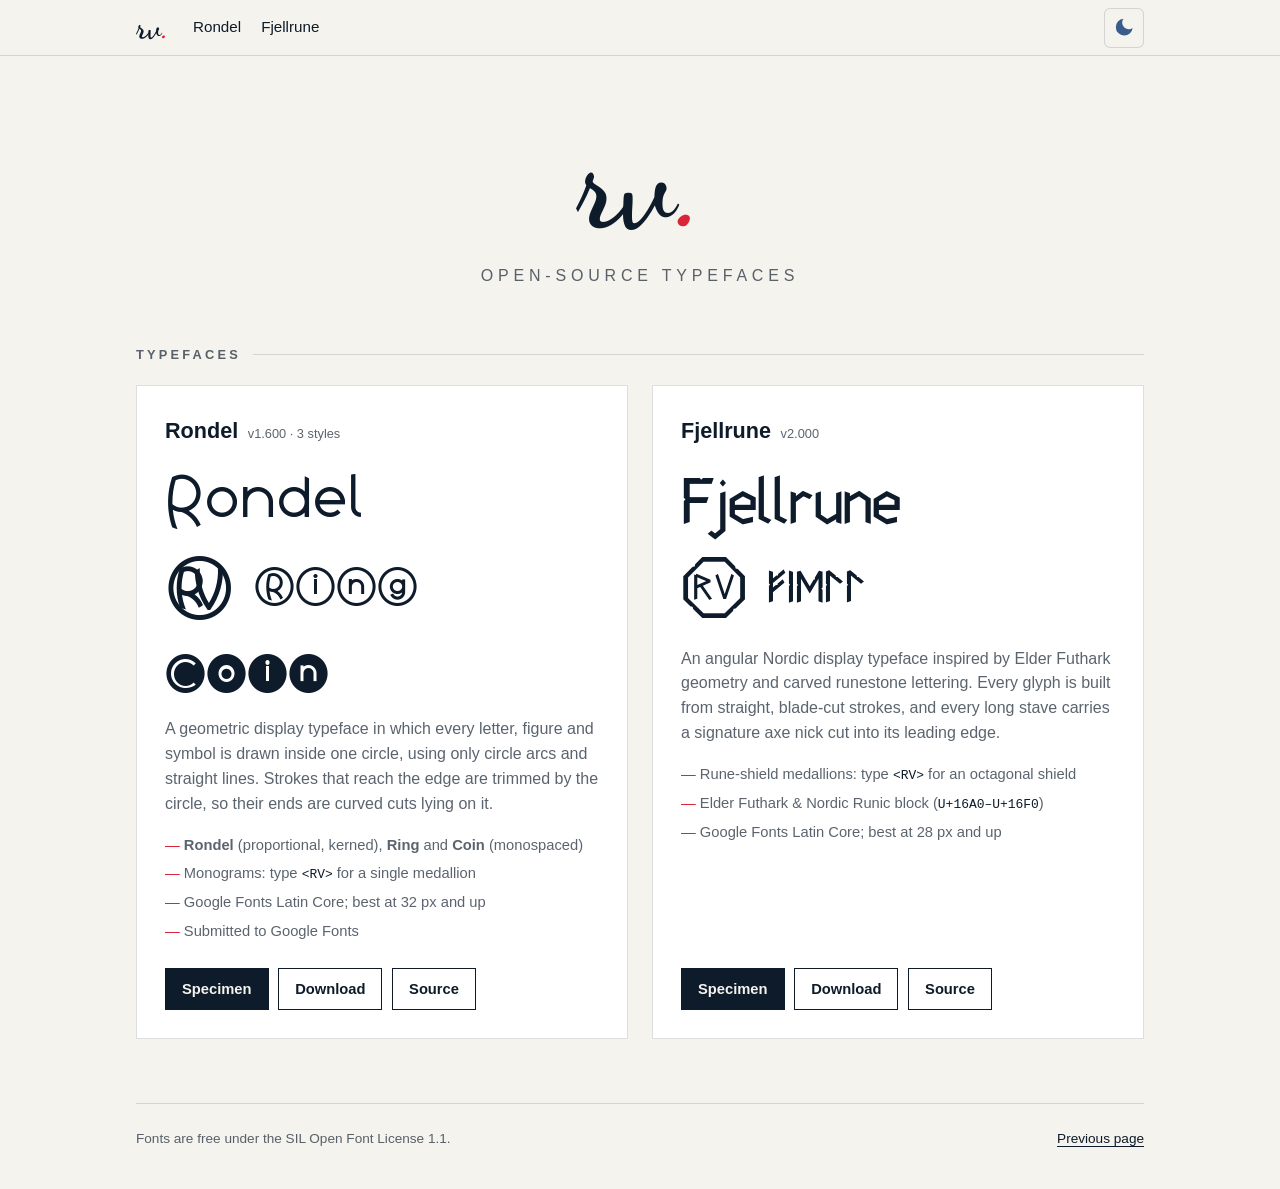
==== commit 91b9c6ff: "style: match specimen styling for logo, monograms, cards, buttons, toggle Logo, banner, monogram sam" ====
--- a/index.html
+++ b/index.html
@@ -22,7 +22,7 @@
       font-size: clamp(4rem, 16vw, 8rem);
       font-weight: 700;
       line-height: 1;
-      color: var(--link);
+      color: var(--fg);
     }
     .banner::after { content: "."; color: var(--red); }
     .tagline {
@@ -47,8 +47,6 @@
     .card {
       background: var(--card);
       border: 1px solid var(--line);
-      border-top: 4px solid var(--denim);
-      border-radius: 10px;
       padding: 1.75rem;
       display: flex;
       flex-direction: column;
@@ -60,7 +58,7 @@
     .sample { color: var(--sample); line-height: 1.15; overflow-wrap: anywhere; }
     .sample .big { font-size: clamp(2.5rem, 9vw, 4rem); }
     .sample .row { display: flex; align-items: center; gap: 1.25rem; flex-wrap: wrap; margin-top: 0.5rem; }
-    .sample .mono { font-size: clamp(3rem, 10vw, 4.5rem); color: var(--red); }
+    .sample .mono { font-size: clamp(3rem, 10vw, 4.5rem); }
     .sample .styles { font-size: clamp(2rem, 7vw, 2.75rem); }
     .rondel { font-family: "Rondel", sans-serif; }
     .ring { font-family: "Rondel Ring", sans-serif; }
@@ -74,16 +72,15 @@
     .btn {
       display: inline-block;
       padding: 0.55rem 1rem;
-      border-radius: 6px;
-      border: 1px solid var(--denim);
-      color: var(--link);
+      border: 1px solid var(--fg);
+      color: var(--fg);
       text-decoration: none;
       font-weight: 600;
       font-size: 0.92rem;
       transition: background 0.2s ease, color 0.2s ease;
     }
     .btn.primary { background: var(--fg); border-color: var(--fg); color: var(--bg); }
-    .btn:hover { border-color: var(--red); }
+    .btn:hover { border-color: var(--link); color: var(--link); }
     .btn.primary:hover { background: var(--link); border-color: var(--link); color: var(--bg); }
     footer {
       margin: 4rem 0 2.5rem;
@@ -96,7 +93,8 @@
       gap: 0.5rem 1.5rem;
       justify-content: space-between;
     }
-    footer a { color: var(--link); }
+    footer a { color: var(--fg); text-underline-offset: 3px; }
+    footer a:hover { color: var(--link); }
   </style>
 </head>
 <body>
--- a/assets/site.css
+++ b/assets/site.css
@@ -70,7 +70,7 @@
   font-weight: 700;
   font-size: 2rem;
   line-height: 1;
-  color: var(--link);
+  color: var(--fg);
   text-decoration: none;
 }
 .site-logo::after { content: "."; color: var(--red); }
@@ -101,14 +101,13 @@
   width: 2.5rem;
   height: 2.5rem;
   flex: none;
-  background: transparent;
-  border: none;
+  background: var(--bg);
+  border: 1px solid var(--line);
   color: var(--link);
   cursor: pointer;
   border-radius: 6px;
-  transition: transform 0.2s ease;
 }
-.toggle:hover { transform: scale(1.1); }
+.toggle:hover { color: var(--red); }
 .toggle svg { width: 1.4rem; height: 1.4rem; fill: currentColor; }
 /* Show the icon of the mode you would switch to. */
 .toggle .icon-sun { display: none; }
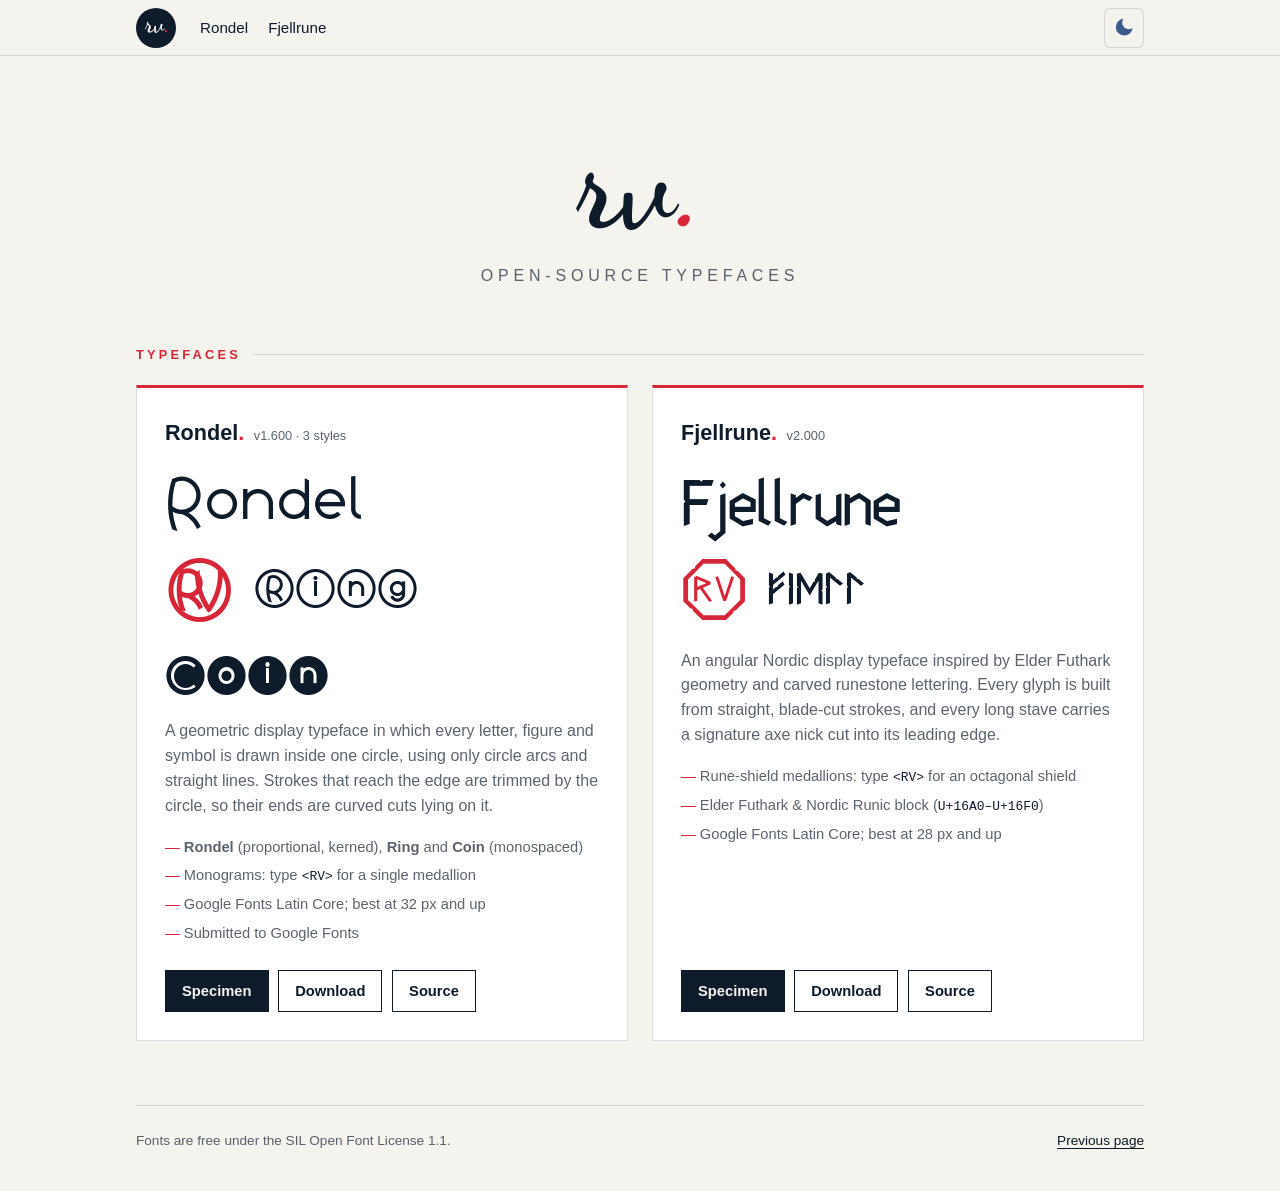
==== commit c7bc4644: "style: red accents - section label, title dots, hovers, monograms, card edge Co-Authored-By: Claude " ====
--- a/index.html
+++ b/index.html
@@ -36,7 +36,7 @@
       font-size: 0.8rem;
       letter-spacing: 0.25em;
       text-transform: uppercase;
-      color: var(--muted);
+      color: var(--red);
       margin: 1rem 0 1.25rem;
       display: flex;
       align-items: center;
@@ -47,6 +47,7 @@
     .card {
       background: var(--card);
       border: 1px solid var(--line);
+      border-top: 3px solid var(--red);
       padding: 1.75rem;
       display: flex;
       flex-direction: column;
@@ -55,10 +56,11 @@
     }
     .card h3 { font-size: 1.35rem; display: flex; align-items: baseline; gap: 0.6rem; flex-wrap: wrap; }
     .ver { font-size: 0.8rem; font-weight: 500; color: var(--muted); }
+    .card h3 .dot { color: var(--red); margin-left: -0.6rem; }
     .sample { color: var(--sample); line-height: 1.15; overflow-wrap: anywhere; }
     .sample .big { font-size: clamp(2.5rem, 9vw, 4rem); }
     .sample .row { display: flex; align-items: center; gap: 1.25rem; flex-wrap: wrap; margin-top: 0.5rem; }
-    .sample .mono { font-size: clamp(3rem, 10vw, 4.5rem); }
+    .sample .mono { font-size: clamp(3rem, 10vw, 4.5rem); color: var(--red); }
     .sample .styles { font-size: clamp(2rem, 7vw, 2.75rem); }
     .rondel { font-family: "Rondel", sans-serif; }
     .ring { font-family: "Rondel Ring", sans-serif; }
@@ -80,8 +82,8 @@
       transition: background 0.2s ease, color 0.2s ease;
     }
     .btn.primary { background: var(--fg); border-color: var(--fg); color: var(--bg); }
-    .btn:hover { border-color: var(--link); color: var(--link); }
-    .btn.primary:hover { background: var(--link); border-color: var(--link); color: var(--bg); }
+    .btn:hover { border-color: var(--red); color: var(--red); }
+    .btn.primary:hover { background: var(--red); border-color: var(--red); color: var(--offwhite); }
     footer {
       margin: 4rem 0 2.5rem;
       padding-top: 1.5rem;
@@ -94,7 +96,7 @@
       justify-content: space-between;
     }
     footer a { color: var(--fg); text-underline-offset: 3px; }
-    footer a:hover { color: var(--link); }
+    footer a:hover { color: var(--red); }
   </style>
 </head>
 <body>
@@ -124,7 +126,7 @@
       <div class="grid">
 
         <article class="card" aria-labelledby="rondel-title">
-          <h3 id="rondel-title">Rondel <span class="ver">v1.600 · 3 styles</span></h3>
+          <h3 id="rondel-title">Rondel<span class="dot">.</span> <span class="ver">v1.600 · 3 styles</span></h3>
           <div class="sample" aria-hidden="true">
             <div class="big rondel">Rondel</div>
             <div class="row">
@@ -148,7 +150,7 @@
         </article>
 
         <article class="card" aria-labelledby="fjell-title">
-          <h3 id="fjell-title">Fjellrune <span class="ver">v2.000</span></h3>
+          <h3 id="fjell-title">Fjellrune<span class="dot">.</span> <span class="ver">v2.000</span></h3>
           <div class="sample" aria-hidden="true">
             <div class="big fjell">Fjellrune</div>
             <div class="row">
--- a/assets/site.css
+++ b/assets/site.css
@@ -66,12 +66,23 @@
   gap: 1.5rem;
 }
 .site-logo {
+  /* Badge: disc in the text colour, letters in the background colour. */
+  flex: none;
+  display: inline-flex;
+  align-items: center;
+  justify-content: center;
+  width: 40px;
+  height: 40px;
+  border-radius: 50%;
+  background: var(--fg);
+  color: var(--bg);
   font-family: "Dancing Script", cursive;
   font-weight: 700;
-  font-size: 2rem;
+  font-size: 1.55rem;
   line-height: 1;
-  color: var(--fg);
   text-decoration: none;
+  /* Centre the script ink (it sits low and left in its box) within the disc. */
+  padding: 0 0 6px 2.9px;
 }
 .site-logo::after { content: "."; color: var(--red); }
 .site-nav { display: flex; gap: 1.25rem; min-width: 0; overflow-x: auto; scrollbar-width: none; }
@@ -82,10 +93,12 @@
   font-weight: 500;
   white-space: nowrap;
   padding: 0.25rem 0;
-  border-bottom: 2px solid transparent;
+  position: relative;
 }
-.site-nav a:hover { color: var(--link); }
-.site-nav a[aria-current="page"] { border-bottom-color: var(--red); }
+/* Underline drawn inside the padding so it doesn't push the text off-centre. */
+.site-nav a::after { content: ""; position: absolute; left: 0; right: 0; bottom: 0; height: 2px; background: transparent; }
+.site-nav a:hover { color: var(--red); }
+.site-nav a[aria-current="page"]::after { background: var(--red); }
 .site-header .spacer { flex: 1; }
 .site-header .ext {
   color: var(--muted);
@@ -93,7 +106,7 @@
   text-decoration: none;
   white-space: nowrap;
 }
-.site-header .ext:hover { color: var(--link); }
+.site-header .ext:hover { color: var(--red); }
 .toggle {
   display: inline-flex;
   align-items: center;
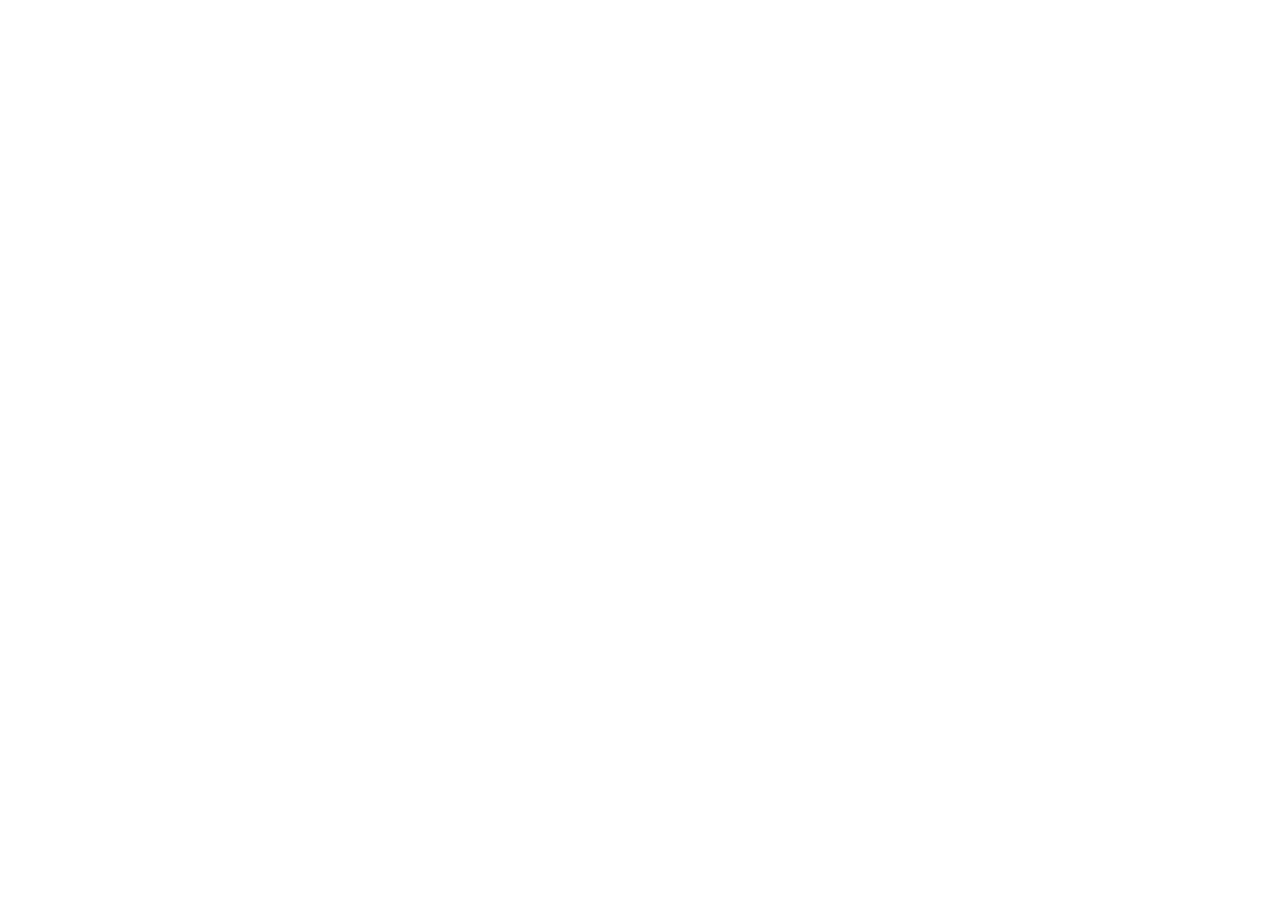
==== commit 624489c1: "feat: redirect to q78717.github.io The website moved to q78717.github.io. Root and every other path " ====
--- a/index.html
+++ b/index.html
@@ -3,181 +3,40 @@
 <head>
   <meta charset="UTF-8">
   <meta name="viewport" content="width=device-width, initial-scale=1.0">
-  <title>rv — Typefaces</title>
-  <meta name="description" content="Open-source display typefaces by rv: Rondel and Fjellrune.">
-  <link rel="preconnect" href="https://fonts.googleapis.com">
-  <link rel="preconnect" href="https://fonts.gstatic.com" crossorigin>
-  <link href="https://fonts.googleapis.com/css2?family=Dancing+Script:wght@700&display=swap" rel="stylesheet">
-  <link rel="stylesheet" href="assets/site.css">
-  <script src="assets/site.js"></script>
+  <title>Redirecting to q78717.github.io</title>
+  <link rel="canonical" href="https://q78717.github.io/">
+  <meta name="robots" content="noindex">
+  <meta http-equiv="refresh" content="0; url=https://q78717.github.io/">
+  <script>
+    // Keep the path, query and hash so deep links land on the same page.
+    location.replace("https://q78717.github.io" + location.pathname + location.search + location.hash);
+  </script>
   <style>
-    @font-face { font-family: "Rondel"; src: url("assets/fonts/Rondel-Regular.woff2") format("woff2"); font-display: swap; }
-    @font-face { font-family: "Rondel Ring"; src: url("assets/fonts/RondelRing-Regular.woff2") format("woff2"); font-display: swap; }
-    @font-face { font-family: "Rondel Coin"; src: url("assets/fonts/RondelCoin-Regular.woff2") format("woff2"); font-display: swap; }
-    @font-face { font-family: "Fjellrune"; src: url("assets/fonts/Fjellrune-Regular.woff2") format("woff2"); font-display: swap; }
-    .wrap { max-width: 1040px; margin: 0 auto; padding: 0 16px; }
-    .hero { padding: 4rem 0 2.5rem; text-align: center; }
-    .banner {
-      font-family: "Dancing Script", cursive;
-      font-size: clamp(4rem, 16vw, 8rem);
-      font-weight: 700;
-      line-height: 1;
-      color: var(--fg);
+    :root { --darknavy: #0d1b2a; --offwhite: #f5f3ee; --denim: #3b5b8c; --red: #d72638;
+            --bg: var(--offwhite); --fg: var(--darknavy); }
+    @media (prefers-color-scheme: dark) {
+      :root:not([data-theme="light"]) { --bg: var(--darknavy); --fg: var(--offwhite); }
     }
-    .banner::after { content: "."; color: var(--red); }
-    .tagline {
-      margin-top: 1rem;
-      font-size: clamp(0.85rem, 2.6vw, 1rem);
-      letter-spacing: 0.3em;
-      text-transform: uppercase;
-      color: var(--muted);
-    }
-    h2.section {
-      font-size: 0.8rem;
-      letter-spacing: 0.25em;
-      text-transform: uppercase;
-      color: var(--red);
-      margin: 1rem 0 1.25rem;
-      display: flex;
-      align-items: center;
-      gap: 0.75rem;
-    }
-    h2.section::after { content: ""; flex: 1; height: 1px; background: var(--line); }
-    .grid { display: grid; grid-template-columns: repeat(auto-fit, minmax(min(100%, 440px), 1fr)); gap: 1.5rem; }
-    .card {
-      background: var(--card);
-      border: 1px solid var(--line);
-      border-top: 3px solid var(--red);
-      padding: 1.75rem;
-      display: flex;
-      flex-direction: column;
-      gap: 1.1rem;
-      min-width: 0;
-    }
-    .card h3 { font-size: 1.35rem; display: flex; align-items: baseline; gap: 0.6rem; flex-wrap: wrap; }
-    .ver { font-size: 0.8rem; font-weight: 500; color: var(--muted); }
-    .card h3 .dot { color: var(--red); margin-left: -0.6rem; }
-    .sample { color: var(--sample); line-height: 1.15; overflow-wrap: anywhere; }
-    .sample .big { font-size: clamp(2.5rem, 9vw, 4rem); }
-    .sample .row { display: flex; align-items: center; gap: 1.25rem; flex-wrap: wrap; margin-top: 0.5rem; }
-    .sample .mono { font-size: clamp(3rem, 10vw, 4.5rem); color: var(--red); }
-    .sample .styles { font-size: clamp(2rem, 7vw, 2.75rem); }
-    .rondel { font-family: "Rondel", sans-serif; }
-    .ring { font-family: "Rondel Ring", sans-serif; }
-    .coin { font-family: "Rondel Coin", sans-serif; }
-    .fjell { font-family: "Fjellrune", sans-serif; }
-    .card p { color: var(--muted); }
-    .facts { list-style: none; display: grid; gap: 0.35rem; font-size: 0.92rem; color: var(--muted); }
-    .facts li::before { content: "— "; color: var(--red); }
-    code { font-family: ui-monospace, SFMono-Regular, Menlo, monospace; font-size: 0.88em; color: var(--fg); }
-    .links { display: flex; flex-wrap: wrap; gap: 0.6rem; margin-top: auto; padding-top: 0.5rem; }
-    .btn {
-      display: inline-block;
-      padding: 0.55rem 1rem;
-      border: 1px solid var(--fg);
-      color: var(--fg);
-      text-decoration: none;
-      font-weight: 600;
-      font-size: 0.92rem;
-      transition: background 0.2s ease, color 0.2s ease;
-    }
-    .btn.primary { background: var(--fg); border-color: var(--fg); color: var(--bg); }
-    .btn:hover { border-color: var(--red); color: var(--red); }
-    .btn.primary:hover { background: var(--red); border-color: var(--red); color: var(--offwhite); }
-    footer {
-      margin: 4rem 0 2.5rem;
-      padding-top: 1.5rem;
-      border-top: 1px solid var(--line);
-      font-size: 0.85rem;
-      color: var(--muted);
-      display: flex;
-      flex-wrap: wrap;
-      gap: 0.5rem 1.5rem;
-      justify-content: space-between;
-    }
-    footer a { color: var(--fg); text-underline-offset: 3px; }
-    footer a:hover { color: var(--red); }
+    :root[data-theme="dark"] { --bg: var(--darknavy); --fg: var(--offwhite); }
+    * { box-sizing: border-box; }
+    body { margin: 0; min-height: 100vh; display: grid; place-items: center; padding: 16px;
+           font-family: -apple-system, BlinkMacSystemFont, "Segoe UI", Roboto, sans-serif;
+           background: var(--bg); color: var(--fg); text-align: center; }
+    a { color: var(--denim); font-weight: 600; }
+    a:hover { color: var(--red); }
+    #theme { position: fixed; top: 16px; right: 16px; background: none; cursor: pointer;
+             border: 1px solid var(--denim); color: var(--fg); border-radius: 6px; padding: 6px 10px; font: inherit; }
   </style>
 </head>
 <body>
-  <header class="site-header">
-    <div class="inner">
-      <a class="site-logo" href="./" aria-label="rv — home">rv</a>
-      <nav class="site-nav" aria-label="Site">
-        <a href="rondel.html">Rondel</a>
-        <a href="fjellrune.html">Fjellrune</a>
-      </nav>
-      <span class="spacer"></span>
-      <button class="toggle" id="themeToggle" type="button" aria-label="Toggle light and dark mode">
-        <svg class="icon-moon" viewBox="0 0 24 24" aria-hidden="true"><path d="M21 12.79A9 9 0 1 1 11.21 3 7 7 0 0 0 21 12.79z"/></svg>
-        <svg class="icon-sun" viewBox="0 0 24 24" aria-hidden="true"><path d="M12 17a5 5 0 1 1 0-10 5 5 0 0 1 0 10zm0-13a1 1 0 0 1-1-1V1a1 1 0 0 1 2 0v2a1 1 0 0 1-1 1zm0 19a1 1 0 0 1-1-1v-2a1 1 0 0 1 2 0v2a1 1 0 0 1-1 1zM4.93 6.34a1 1 0 0 1-.7-.29L2.81 4.63a1 1 0 0 1 1.42-1.42l1.41 1.42a1 1 0 0 1-.71 1.71zm14.14 14.14a1 1 0 0 1-.7-.29l-1.42-1.42a1 1 0 0 1 1.42-1.41l1.41 1.41a1 1 0 0 1-.71 1.71zM3 13H1a1 1 0 0 1 0-2h2a1 1 0 0 1 0 2zm20 0h-2a1 1 0 0 1 0-2h2a1 1 0 0 1 0 2zM3.52 20.48a1 1 0 0 1-.71-1.71l1.42-1.42a1 1 0 0 1 1.41 1.42l-1.41 1.41a1 1 0 0 1-.71.3zM17.66 6.34a1 1 0 0 1-.71-1.71l1.41-1.42a1 1 0 0 1 1.42 1.42l-1.42 1.42a1 1 0 0 1-.7.29z"/></svg>
-      </button>
-    </div>
-  </header>
-
-  <div class="wrap">
-    <header class="hero">
-      <div class="banner">rv</div>
-      <p class="tagline">Open-source typefaces</p>
-    </header>
-
-    <main>
-      <h2 class="section">Typefaces</h2>
-      <div class="grid">
-
-        <article class="card" aria-labelledby="rondel-title">
-          <h3 id="rondel-title">Rondel<span class="dot">.</span> <span class="ver">v1.600 · 3 styles</span></h3>
-          <div class="sample" aria-hidden="true">
-            <div class="big rondel">Rondel</div>
-            <div class="row">
-              <span class="mono rondel">&lt;RV&gt;</span>
-              <span class="styles ring">Ring</span>
-              <span class="styles coin">Coin</span>
-            </div>
-          </div>
-          <p>A geometric display typeface in which every letter, figure and symbol is drawn inside one circle, using only circle arcs and straight lines. Strokes that reach the edge are trimmed by the circle, so their ends are curved cuts lying on it.</p>
-          <ul class="facts">
-            <li><strong>Rondel</strong> (proportional, kerned), <strong>Ring</strong> and <strong>Coin</strong> (monospaced)</li>
-            <li>Monograms: type <code>&lt;RV&gt;</code> for a single medallion</li>
-            <li>Google Fonts Latin Core; best at 32&nbsp;px and up</li>
-            <li>Submitted to Google Fonts</li>
-          </ul>
-          <div class="links">
-            <a class="btn primary" href="rondel.html">Specimen</a>
-            <a class="btn" href="https://github.com/q78717/font-rondel/releases/latest">Download</a>
-            <a class="btn" href="https://github.com/q78717/font-rondel">Source</a>
-          </div>
-        </article>
-
-        <article class="card" aria-labelledby="fjell-title">
-          <h3 id="fjell-title">Fjellrune<span class="dot">.</span> <span class="ver">v2.000</span></h3>
-          <div class="sample" aria-hidden="true">
-            <div class="big fjell">Fjellrune</div>
-            <div class="row">
-              <span class="mono fjell">&lt;RV&gt;</span>
-              <span class="styles fjell">ᚠᛁᛖᛚᛚ</span>
-            </div>
-          </div>
-          <p>An angular Nordic display typeface inspired by Elder Futhark geometry and carved runestone lettering. Every glyph is built from straight, blade-cut strokes, and every long stave carries a signature axe nick cut into its leading edge.</p>
-          <ul class="facts">
-            <li>Rune-shield medallions: type <code>&lt;RV&gt;</code> for an octagonal shield</li>
-            <li>Elder Futhark &amp; Nordic Runic block (<code>U+16A0–U+16F0</code>)</li>
-            <li>Google Fonts Latin Core; best at 28&nbsp;px and up</li>
-          </ul>
-          <div class="links">
-            <a class="btn primary" href="fjellrune.html">Specimen</a>
-            <a class="btn" href="https://github.com/q78717/font-fjellrune/releases/latest">Download</a>
-            <a class="btn" href="https://github.com/q78717/font-fjellrune">Source</a>
-          </div>
-        </article>
-
-      </div>
-    </main>
-
-    <footer>
-      <span>Fonts are free under the SIL Open Font License 1.1.</span>
-      <a href="coming-soon.html">Previous page</a>
-    </footer>
-  </div>
+  <button id="theme" type="button" aria-label="Toggle theme">◐</button>
+  <p>This site has moved to <a href="https://q78717.github.io/">q78717.github.io</a>.</p>
+  <script>
+    document.getElementById("theme").addEventListener("click", function () {
+      var r = document.documentElement;
+      var dark = r.dataset.theme ? r.dataset.theme === "dark" : matchMedia("(prefers-color-scheme: dark)").matches;
+      r.dataset.theme = dark ? "light" : "dark";
+    });
+  </script>
 </body>
 </html>
